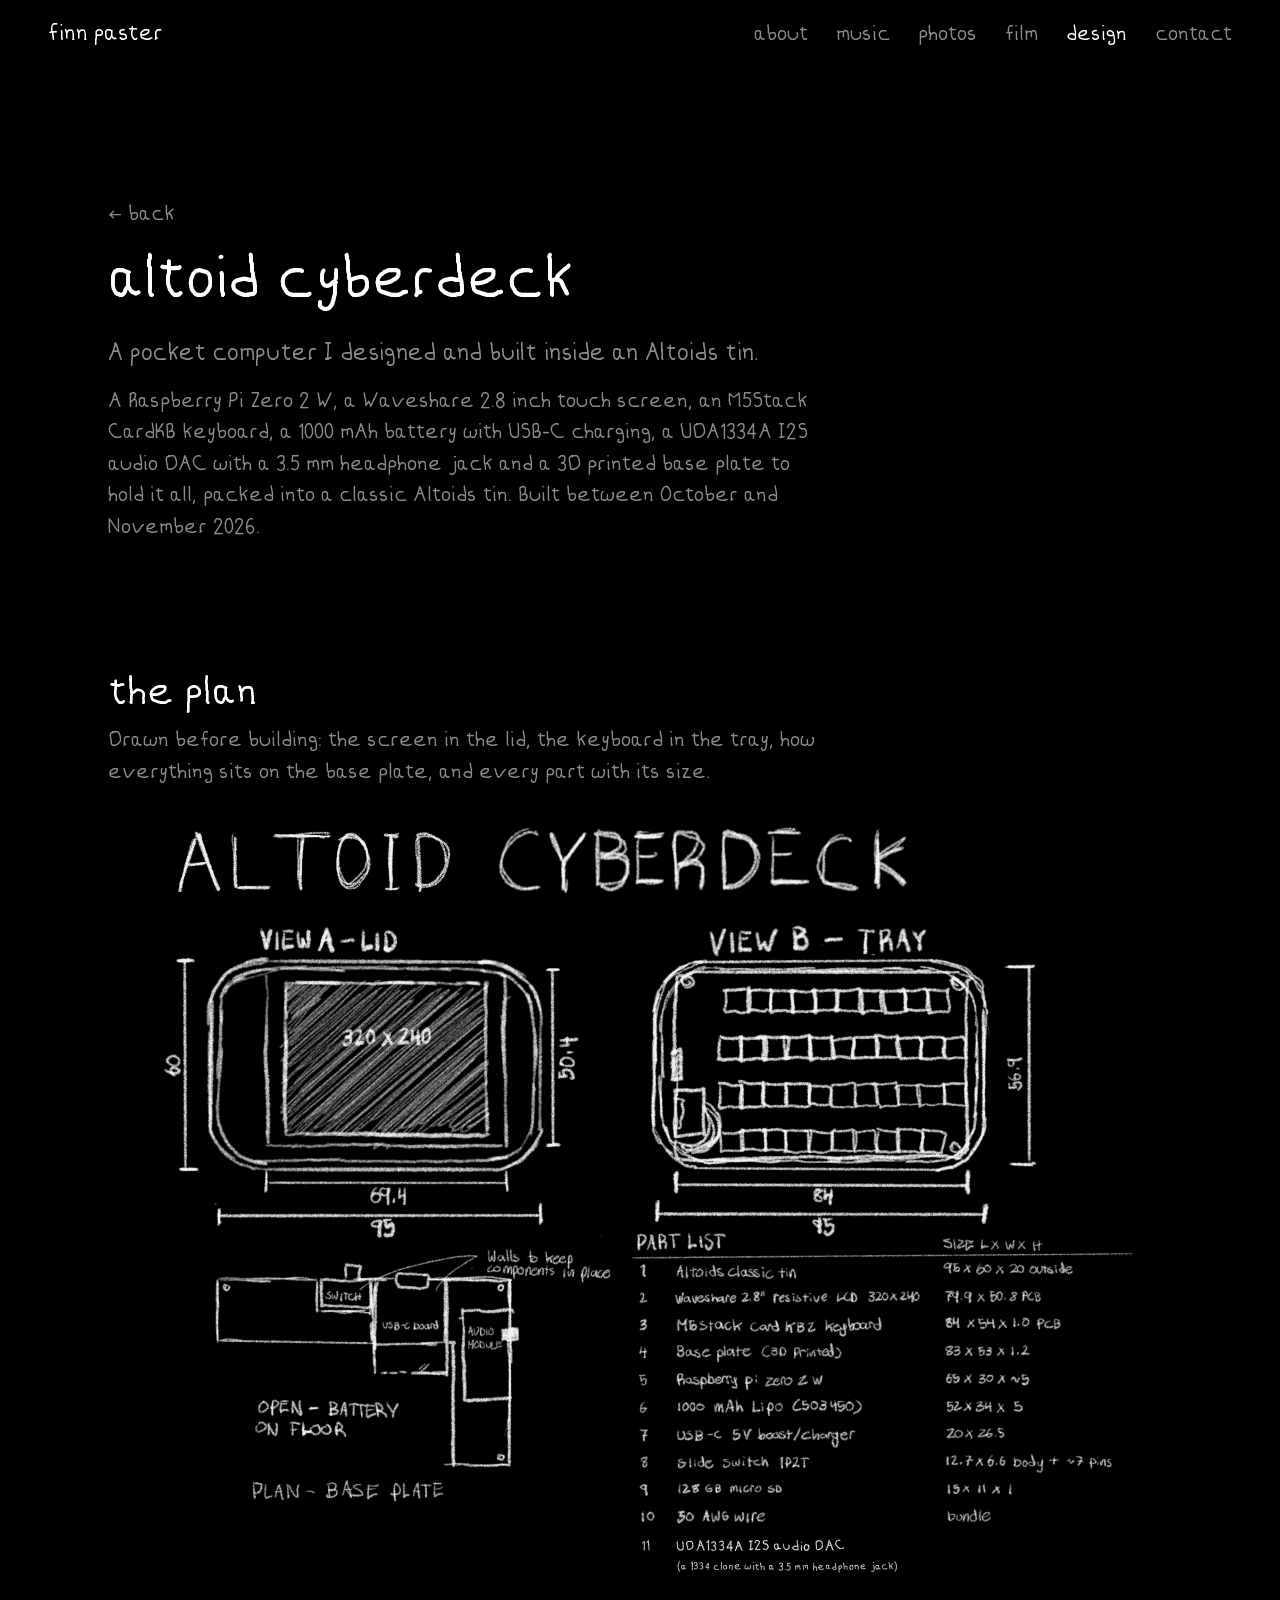
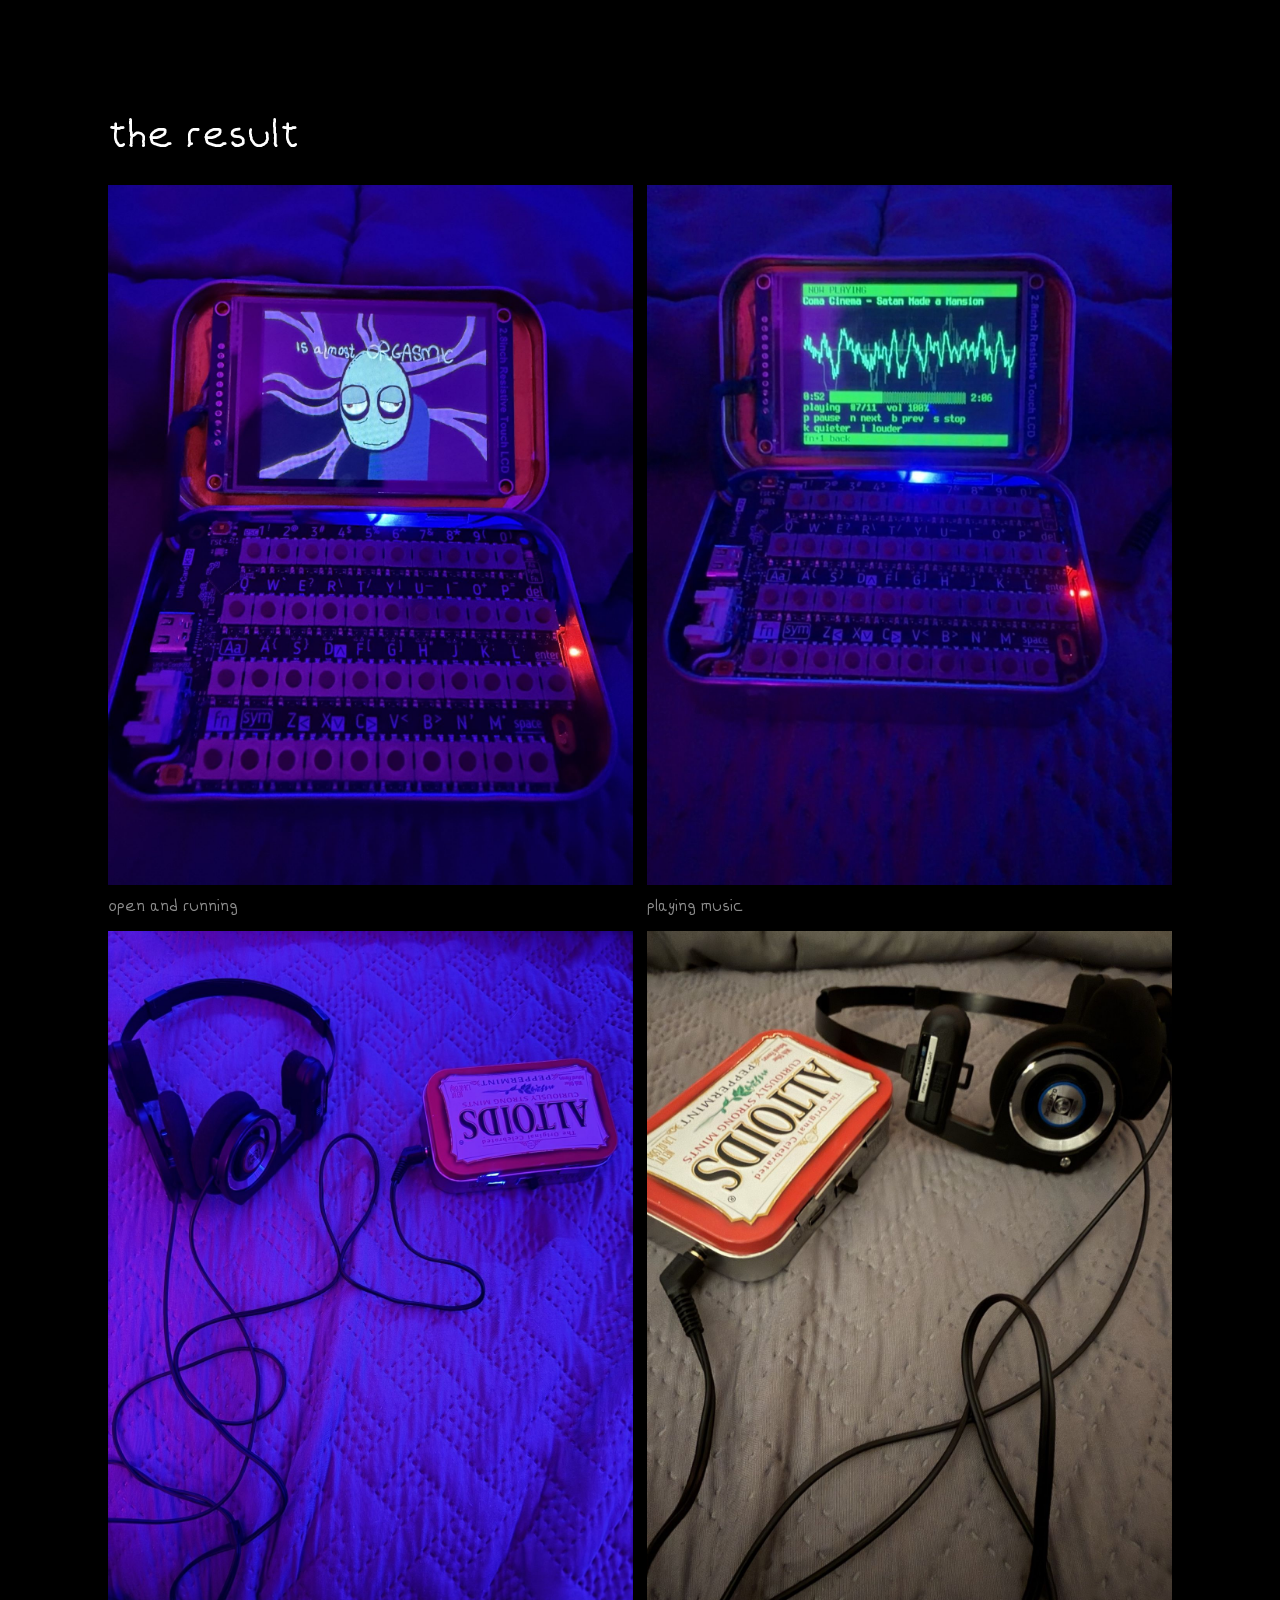
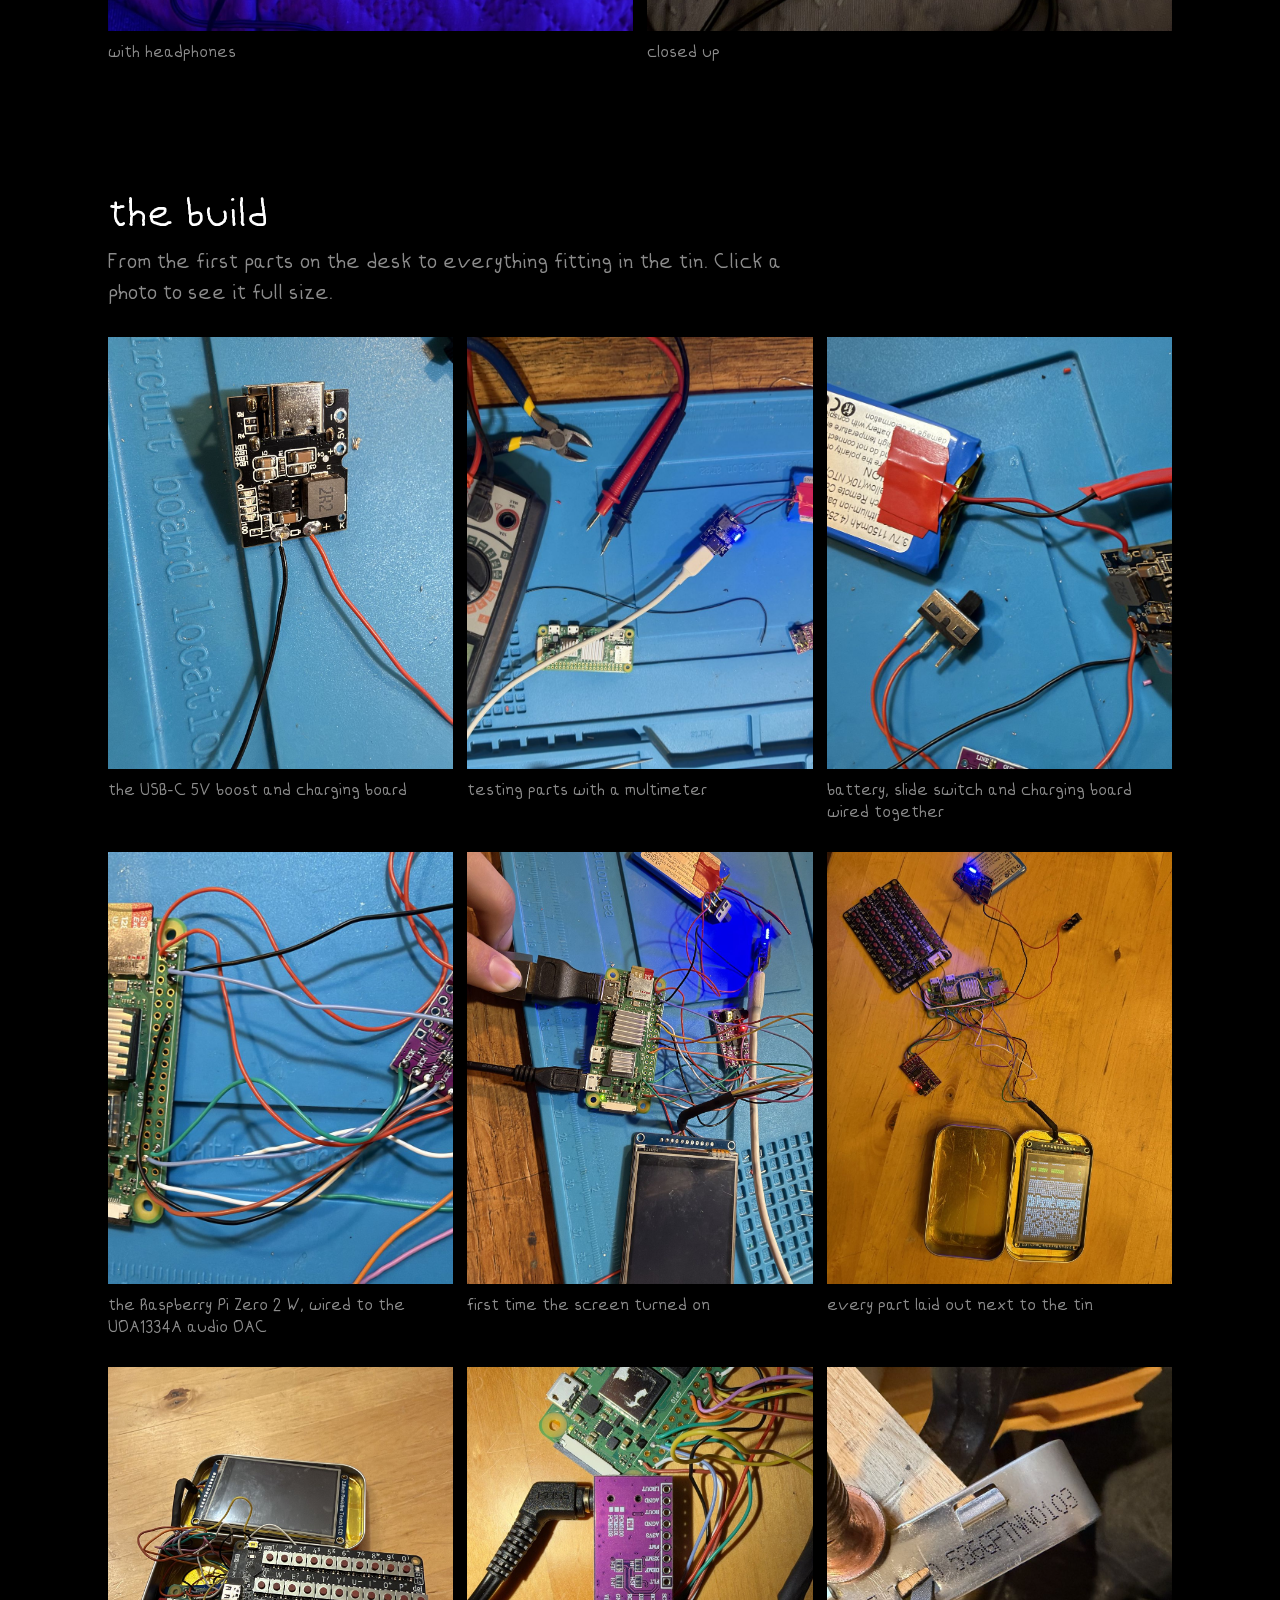
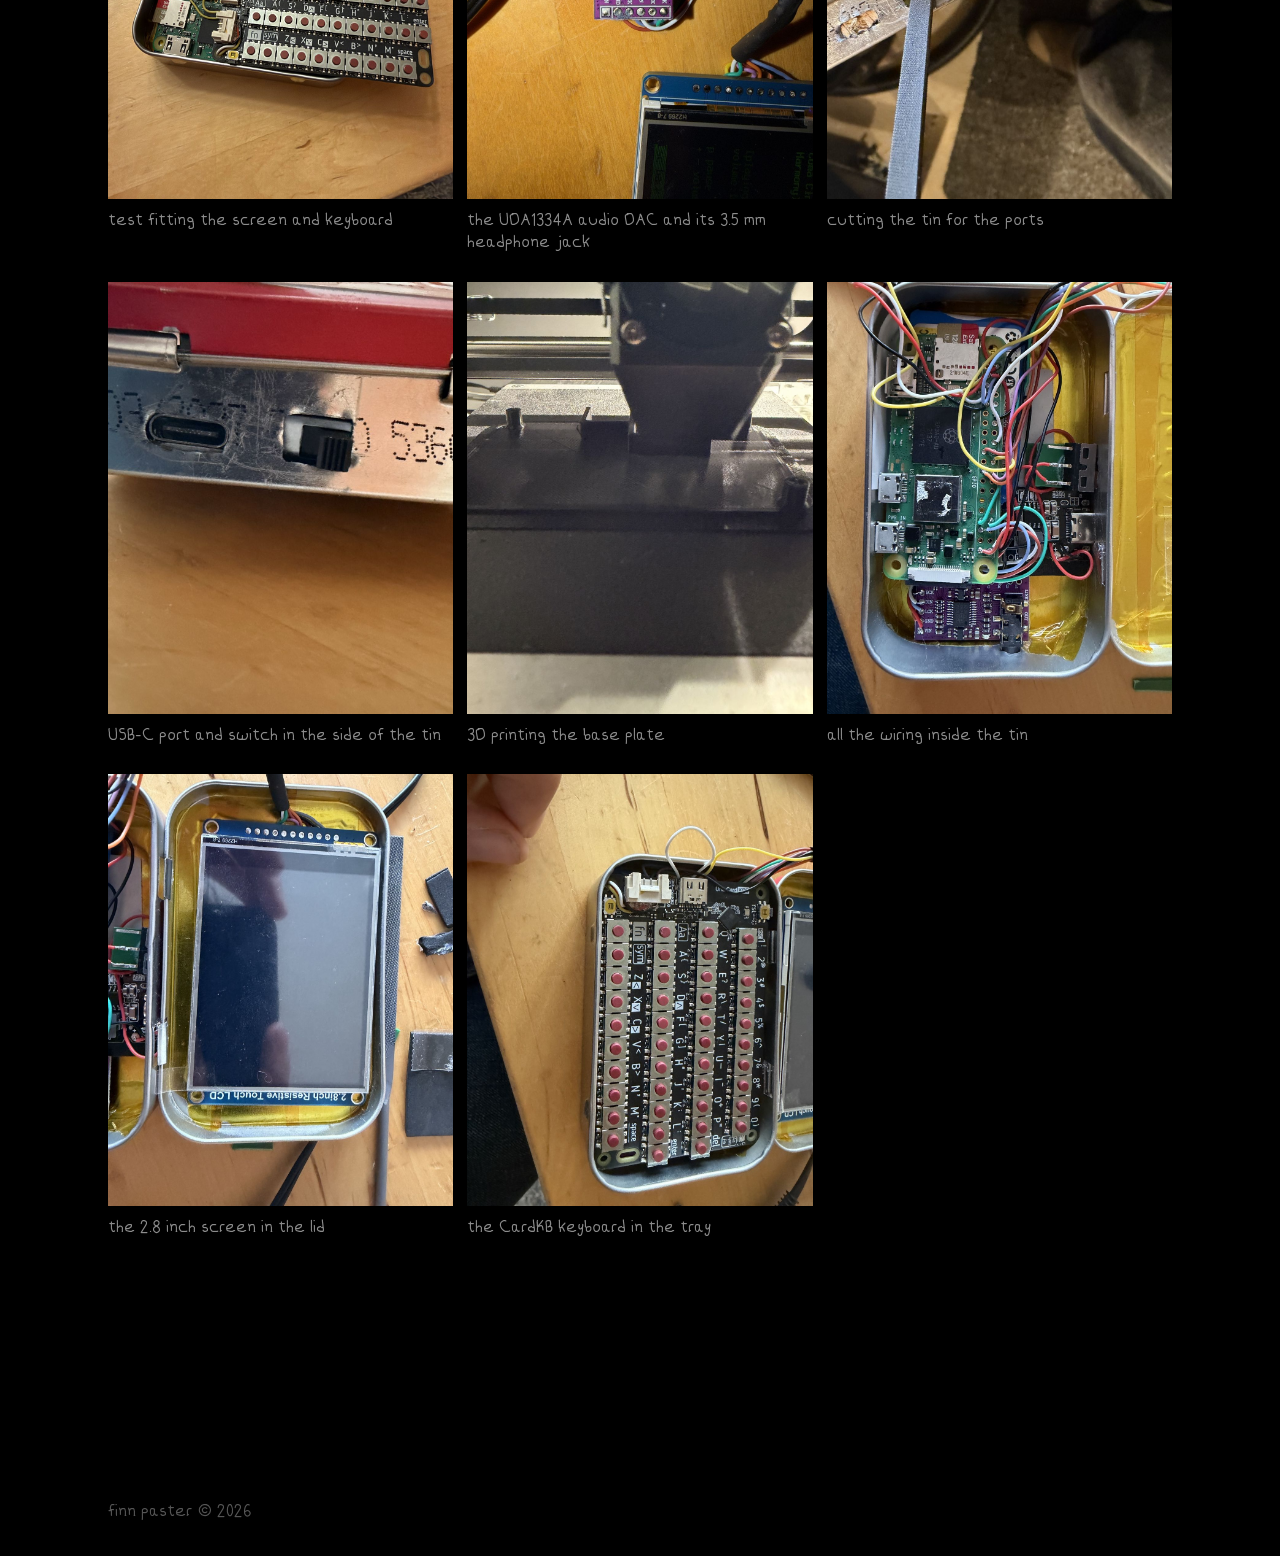
==== altoids.html @ 8cb5abe0 "Turn off the top melting band on phones and touch screens Co-Authored-By: Claude Opus 5.5 <noreply@a" ====
<!doctype html>
<html lang="en">
<head>
  <meta charset="utf-8">
  <meta name="viewport" content="width=device-width, initial-scale=1, viewport-fit=cover">
  <title>altoid cyberdeck — finn paster</title>
  <meta name="description" content="Finn Paster — musician, film maker and designer from Nova Scotia. take more by angel overdose is out now.">
  <meta name="theme-color" content="#000000">
  <meta property="og:title" content="finn paster">
  <meta property="og:description" content="Musician, film maker and designer from Nova Scotia.">
  <meta property="og:image" content="images/design/altoids/1773.jpg">
  <link rel="preload" href="fonts/FinnHand.ttf?v=4" as="font" type="font/ttf" crossorigin>
  <link rel="stylesheet" href="style.css?v=11">
</head>
<body class="sub-page">
  <div class="top-back" aria-hidden="true"></div>
  <canvas class="top-clean" aria-hidden="true"></canvas>
  <canvas class="top-melt" aria-hidden="true"></canvas>
  <nav class="nav show">
    <a href="index.html" class="logo">finn paster</a>
    <div class="nav-links">
      <a href="index.html#about">about</a>
      <a href="index.html#music">music</a>
      <a href="photos.html">photos</a>
      <a href="index.html#film">film</a>
      <a href="index.html#design" aria-current="page">design</a>
      <a href="index.html#contact">contact</a>
    </div>
  </nav>

    <main class="page">
    <section id="project">
      <div class="head">
        <a class="back" href="index.html#design">← back</a>
        <h2>altoid cyberdeck</h2>
        <p class="lede">A pocket computer I designed and built inside an Altoids tin.</p>
        <p>A Raspberry Pi Zero 2 W, a Waveshare 2.8 inch touch screen, an M5Stack CardKB keyboard, a 1000 mAh battery with USB-C charging, a UDA1334A I2S audio DAC with a 3.5 mm headphone jack and a 3D printed base plate to hold it all, packed into a classic Altoids tin. Built between October and November 2026.</p>
      </div>

      <h3 class="sub">the plan</h3>
      <p class="sub-note">Drawn before building: the screen in the lid, the keyboard in the tray, how everything sits on the base plate, and every part with its size.</p>
      <div class="shots plan">
        <figure class="shot"><img src="images/design/altoids/sketch.png?v=2" alt="pencil plans for the altoid cyberdeck: the lid with the screen, the tray with the keyboard, the base plate layout and a parts list with sizes" width="2000" height="1446" loading="lazy" decoding="async"></figure>
      </div>

      <h3 class="sub">the result</h3>
      <div class="shots results">
        <figure class="shot"><img src="images/design/altoids/1773.jpg" alt="open and running" loading="lazy" decoding="async"><figcaption>open and running</figcaption></figure>
        <figure class="shot"><img src="images/design/altoids/1767.jpg" alt="playing music" loading="lazy" decoding="async"><figcaption>playing music</figcaption></figure>
        <figure class="shot"><img src="images/design/altoids/1766.jpg" alt="with headphones" loading="lazy" decoding="async"><figcaption>with headphones</figcaption></figure>
        <figure class="shot"><img src="images/design/altoids/1777.jpg" alt="closed up" loading="lazy" decoding="async"><figcaption>closed up</figcaption></figure>
      </div>

      <h3 class="sub">the build</h3>
      <p class="sub-note">From the first parts on the desk to everything fitting in the tin. Click a photo to see it full size.</p>
      <div class="shots process">
        <figure class="shot"><img src="images/design/altoids/1505.jpg" alt="the USB-C 5V boost and charging board" loading="lazy" decoding="async"><figcaption>the USB-C 5V boost and charging board</figcaption></figure>
        <figure class="shot"><img src="images/design/altoids/1507.jpg" alt="testing parts with a multimeter" loading="lazy" decoding="async"><figcaption>testing parts with a multimeter</figcaption></figure>
        <figure class="shot"><img src="images/design/altoids/1569.jpg" alt="battery, slide switch and charging board wired together" loading="lazy" decoding="async"><figcaption>battery, slide switch and charging board wired together</figcaption></figure>
        <figure class="shot"><img src="images/design/altoids/1571.jpg" alt="the Raspberry Pi Zero 2 W, wired to the UDA1334A audio DAC" loading="lazy" decoding="async"><figcaption>the Raspberry Pi Zero 2 W, wired to the UDA1334A audio DAC</figcaption></figure>
        <figure class="shot"><img src="images/design/altoids/1573.jpg" alt="first time the screen turned on" loading="lazy" decoding="async"><figcaption>first time the screen turned on</figcaption></figure>
        <figure class="shot"><img src="images/design/altoids/1626.jpg" alt="every part laid out next to the tin" loading="lazy" decoding="async"><figcaption>every part laid out next to the tin</figcaption></figure>
        <figure class="shot"><img src="images/design/altoids/1627.jpg" alt="test fitting the screen and keyboard" loading="lazy" decoding="async"><figcaption>test fitting the screen and keyboard</figcaption></figure>
        <figure class="shot"><img src="images/design/altoids/1629.jpg" alt="the UDA1334A audio DAC and its 3.5 mm headphone jack" loading="lazy" decoding="async"><figcaption>the UDA1334A audio DAC and its 3.5 mm headphone jack</figcaption></figure>
        <figure class="shot"><img src="images/design/altoids/1656.jpg" alt="cutting the tin for the ports" loading="lazy" decoding="async"><figcaption>cutting the tin for the ports</figcaption></figure>
        <figure class="shot"><img src="images/design/altoids/1690.jpg" alt="USB-C port and switch in the side of the tin" loading="lazy" decoding="async"><figcaption>USB-C port and switch in the side of the tin</figcaption></figure>
        <figure class="shot"><img src="images/design/altoids/1715.jpg" alt="3D printing the base plate" loading="lazy" decoding="async"><figcaption>3D printing the base plate</figcaption></figure>
        <figure class="shot"><img src="images/design/altoids/1687.jpg" alt="all the wiring inside the tin" loading="lazy" decoding="async"><figcaption>all the wiring inside the tin</figcaption></figure>
        <figure class="shot"><img src="images/design/altoids/1688.jpg" alt="the 2.8 inch screen in the lid" loading="lazy" decoding="async"><figcaption>the 2.8 inch screen in the lid</figcaption></figure>
        <figure class="shot"><img src="images/design/altoids/1689.jpg" alt="the CardKB keyboard in the tray" loading="lazy" decoding="async"><figcaption>the CardKB keyboard in the tray</figcaption></figure>
      </div>
    </section>

    <footer class="footer">finn paster © 2026</footer>
  </main>

  <!-- full-size viewer -->
  <div class="viewer" role="dialog" aria-modal="true" aria-label="photo viewer" hidden>
    <img class="viewer-img" alt="">
    <button class="v-close" aria-label="close">close</button>
    <button class="v-prev" aria-label="previous photo">back</button>
    <button class="v-next" aria-label="next photo">next</button>
    <span class="v-count"></span>
  </div>

  <script src="main.js?v=22"></script>
</body>
</html>
---- style.css ----
@font-face {
  font-family: "Finn Hand";
  src: url("fonts/FinnHand.ttf?v=4") format("truetype");
  font-display: swap;
}

:root {
  --bg: #000;
  --fg: #fff;
  --dim: #8c8c8c;
  --gutter: clamp(20px, 5vw, 48px);
  --space: clamp(140px, 22vw, 260px);   /* breathing room between sections */
  --ease: cubic-bezier(.22, .61, .36, 1);
}

* { box-sizing: border-box; margin: 0; padding: 0; }
html { scroll-behavior: smooth; -webkit-text-size-adjust: 100%; overflow-x: clip; }
body {
  background: var(--bg);
  color: var(--fg);
  font-family: "Finn Hand", ui-monospace, Menlo, monospace;
  font-size: 21px;
  line-height: 1.5;
  -webkit-font-smoothing: antialiased;
}
a { color: inherit; text-decoration: none; }
img { display: block; max-width: 100%; height: auto; }
button { font: inherit; color: inherit; background: none; border: 0; cursor: pointer; }
::selection { background: var(--fg); color: var(--bg); }

/* ---------- nav: appears once you've scrolled past the opening screen ---------- */
.nav {
  position: fixed; inset: 0 0 auto 0; z-index: 10;
  display: flex; justify-content: space-between; align-items: baseline; gap: 16px;
  padding: max(16px, env(safe-area-inset-top)) var(--gutter) 16px;
  background: #000;
  opacity: 0; transform: translateY(-8px); pointer-events: none;
  transition: opacity .5s var(--ease), transform .5s var(--ease);
}
.nav.show { opacity: 1; transform: none; pointer-events: auto; }
.logo { font-size: 23px; white-space: nowrap; }
.nav-links { display: flex; gap: clamp(14px, 3vw, 28px); color: var(--dim); }
.nav-links a { transition: color .3s ease; }
.nav-links a:hover, .nav-links a.on { color: var(--fg); }

/* ---------- melting band along the top edge ----------
   The band is solid black, so the real page never shows through it. On top sit two copies of
   what's there: a sharp one that matches the page exactly at the band's bottom edge and fades
   out going up, and the dithered melting one that takes over as the sharp one disappears. */
.top-back, .top-clean, .top-melt {
  position: fixed; left: 0; right: 0; top: 0; width: 100%; height: 12vh; height: 12svh;
  z-index: 9; pointer-events: none; opacity: 0;
}
/* only used off-screen as the source for the melt; the real page shows through the band's lower part */
.top-back, .top-clean { display: none !important; }
@media (hover: none), (max-width: 640px) { .top-melt { display: none; } }
.top-melt { position: absolute; top: 0; image-rendering: pixelated; image-rendering: crisp-edges; transition: opacity .5s var(--ease); }
.top-melt.on { opacity: 1; }

/* ---------- opening screen ---------- */
/* the intro is taller than the screen; its inner panel sticks while the name melts away */
.intro { height: 340vh; height: 340svh; position: relative; margin-bottom: -70vh; margin-bottom: -70svh; }
#about { position: relative; z-index: 1; padding-top: 18vh; padding-top: 18svh; }
.intro-pin {
  position: sticky; top: 0; height: 100vh; height: 100svh; min-height: 480px; overflow: hidden;
  display: flex; flex-direction: column; justify-content: center; align-items: center; text-align: center;
  padding: 0 var(--gutter);
}
.intro-text { position: relative; z-index: 1; }
.melt {
  position: absolute; inset: 0; width: 100%; height: 100%; z-index: 2; pointer-events: none;
  image-rendering: pixelated; image-rendering: crisp-edges;
}
h1 { font-size: clamp(64px, 13vw, 150px); font-weight: normal; line-height: 1; }
.intro p { color: #a8a8a8; margin-top: 22px; font-size: clamp(20px, 2.6vw, 32px); }
.scroll-cue {
  position: absolute; bottom: max(28px, env(safe-area-inset-bottom)); left: 50%; transform: translateX(-50%);
  color: #777; font-size: clamp(17px, 1.5vw, 21px); animation: cue 2.4s ease-in-out infinite;
}
@keyframes cue { 50% { transform: translate(-50%, 6px); } }

/* ---------- page ---------- */
.page { max-width: 1160px; margin: 0 auto; padding: 0 var(--gutter); }
section { padding-top: var(--space); scroll-margin-top: 40px; }
.sub-page .page { padding-top: calc(90px + 12vh); padding-top: calc(90px + 12svh); }   /* start below the melting band */
.sub-page section { padding-top: 0; }

h2 { font-size: clamp(40px, 5vw, 60px); font-weight: normal; line-height: 1.05; margin-bottom: 24px; }
p { max-width: 34em; color: #c8c8c8; }
p + p { margin-top: 14px; }
.lede { color: var(--fg); font-size: 1.15em; }
.note { color: var(--dim); font-size: .9em; margin-top: 28px; }
.em { color: var(--fg); }
.inline { color: var(--fg); border-bottom: 1px solid #fff5; transition: border-color .3s ease; }
.inline:hover { border-color: var(--fg); }
.head p { color: var(--dim); }

/* two columns on computers: picture on the left, words on the right */
.split { display: grid; grid-template-columns: minmax(0, 5fr) minmax(0, 7fr); gap: clamp(36px, 6vw, 96px); align-items: start; }
/* every picture next to text starts level with the top of the heading beside it */
.split > img, .split > .ph { margin-top: 8px; }
.split > .col { min-width: 0; }

/* links that go somewhere: just words and an arrow */
.btns { display: flex; flex-wrap: wrap; align-items: baseline; gap: 10px 30px; margin-top: 30px; }
.btns a { display: inline-block; padding: 4px 0; white-space: nowrap; }
.btns a .arr { display: inline-block; margin-left: .3em; transition: transform .3s ease; }
.btns a:hover .arr { transform: translateX(4px); }
.btns a:hover .arr.up { transform: translate(3px, -3px); }

/* about */
.portrait { display: block; width: 100%; height: auto; aspect-ratio: 1; object-fit: cover; }   /* shown as it is, no dither */

/* music */
.cover { width: 100%; }
.player { display: block; width: 100%; height: 42px; border: 0; margin-top: 28px; }

/* song player: square play button, title + time, a thin line to scrub */
.song { display: flex; align-items: center; gap: 14px; margin-top: 24px; max-width: 34em; }
.song-play {
  flex: none; width: 48px; height: 52px; display: grid; place-items: center; margin-left: -10px;
  font-size: 30px; transition: color .3s ease;
}
.song-play .i-play { padding-left: 3px; }
.song-play .i-pause { display: none; gap: 7px; }
.song-play .i-pause i { width: 4px; height: 24px; background: currentColor; border-radius: 1px; }
.song.playing .i-play { display: none; }
.song.playing .i-pause { display: flex; }
.song-main { flex: 1; min-width: 0; }
.song-top { display: flex; justify-content: space-between; align-items: baseline; gap: 12px; }
.song-title { color: var(--fg); }
.song-time { color: var(--dim); font-size: .85em; white-space: nowrap; }
.song-bar { position: relative; height: 22px; cursor: pointer; touch-action: none; }
.song-bar::before { content: ""; position: absolute; left: 0; right: 0; top: 50%; height: 1px; background: #fff4; }
.song-fill { position: absolute; left: 0; top: calc(50% - 1px); height: 2px; width: 0; background: var(--fg); }
.song-fill::after { content: ""; position: absolute; right: -4px; top: -3px; width: 8px; height: 8px; background: var(--fg); }
.song-bar:focus-visible { outline: 1px solid #fff6; outline-offset: 2px; }
.video { position: relative; aspect-ratio: 16 / 9; margin-top: clamp(64px, 9vw, 110px); }
.soon { color: var(--dim); }
.video iframe { position: absolute; inset: 0; width: 100%; height: 100%; border: 0; }

/* photo grids: dithered black & white, dissolve to colour on hover */
.grid { display: grid; grid-template-columns: repeat(3, 1fr); gap: 14px; margin-top: 40px; }
.ph { position: relative; aspect-ratio: 4 / 3; overflow: hidden; background: #0c0c0c; cursor: zoom-in; }
.ph img { position: absolute; inset: 0; width: 100%; height: 100%; object-fit: cover; }   /* fills the tile; never sizes it */
.ph canvas { position: absolute; inset: 0; width: 100%; height: 100%; image-rendering: pixelated; image-rendering: crisp-edges; }
.ph:not(.ready) img { visibility: hidden; }
/* small "35mm" / "iPhone" tag in the corner of each photo */
.ph[data-cam]::after {
  content: attr(data-cam); position: absolute; left: 0; bottom: 0; z-index: 2;
  padding: 3px 9px 2px 8px; background: #000; color: #bbb; font-size: 15px; line-height: 1.2; pointer-events: none;
}
.more-wrap { justify-content: center; margin-top: 40px; }

/* the full photos page: four across, the best ones tiled twice as big */
.sub-page section { container-type: inline-size; }
/* rows have a fixed 4:3 height worked out from the page width, so every tile (even a big one
   that ends up alone at the end) always gets its full size */
.all-photos { grid-template-columns: repeat(4, 1fr); gap: 12px; grid-auto-flow: dense; grid-auto-rows: calc((100cqw - 36px) / 4 * .75); }
.all-photos .ph { aspect-ratio: auto; }
.all-photos .big { grid-column: span 2; grid-row: span 2; }
.back { display: inline-block; color: var(--dim); margin-bottom: 18px; transition: color .3s ease; }
.back:hover { color: var(--fg); }

/* links rows (contact) */
.links { display: flex; flex-wrap: wrap; gap: 8px 34px; margin-top: 20px; }
.links a .arr { display: inline-block; margin-left: .3em; transition: transform .3s ease; }
.links a:hover .arr.up { transform: translate(3px, -3px); }

/* design: a project card on the main page */
h3 { font-size: clamp(30px, 3.2vw, 40px); font-weight: normal; line-height: 1.1; }
.project { display: grid; grid-template-columns: minmax(0, 7fr) minmax(0, 5fr); gap: clamp(36px, 6vw, 96px); align-items: start; margin-top: 40px; }
.project-shots { display: grid; grid-template-columns: 2fr 1fr; grid-template-rows: 1fr 1fr; gap: 12px; aspect-ratio: 4 / 3; }
.project-shots img { width: 100%; height: 100%; object-fit: cover; display: block; }
.project-shots img:first-child { grid-row: span 2; }
.project-sketch img { display: block; width: 100%; height: auto; }
.plan .shot img { aspect-ratio: auto; height: auto; background: none; }
.project-text p { margin-top: 12px; }
.project-sketch { margin-top: 4px; }
.project-more { display: inline-block; margin-top: 22px; }
.project .arr, .project-more .arr { display: inline-block; margin-left: .3em; transition: transform .3s ease; }
.project:hover .arr { transform: translateX(4px); }

/* project page: real colour, results big, then the build in order */
h3.sub { margin-top: clamp(80px, 10vw, 130px); }
.sub-note { color: var(--dim); margin-top: 10px; }
.shots { display: grid; gap: 14px; margin-top: 28px; }
.results { grid-template-columns: repeat(2, minmax(0, 1fr)); }
.process { grid-template-columns: repeat(3, minmax(0, 1fr)); gap: 28px 14px; }
.shot { margin: 0; cursor: zoom-in; }
.shot img { display: block; width: 100%; height: auto; aspect-ratio: 3 / 4; object-fit: cover; background: #0c0c0c; }
.process .shot img { aspect-ratio: 4 / 5; }
.shot figcaption { color: var(--dim); font-size: .8em; margin-top: 10px; line-height: 1.35; }

/* next */
.drawing { width: 100%; }

.email { font-size: clamp(26px, 3.6vw, 44px); max-width: none; }
.email a { word-break: break-word; }
.footer { padding: var(--space) 0 max(32px, env(safe-area-inset-bottom)); color: #555; font-size: 17px; }

/* ---------- full-size viewer ---------- */
.viewer {
  position: fixed; inset: 0; z-index: 50; background: #000;
  display: grid; place-items: center;
  opacity: 0; transition: opacity .35s var(--ease);
}
.viewer[hidden] { display: none; }
.viewer.open { opacity: 1; }
.viewer-img {
  max-width: calc(100vw - 2 * var(--gutter)); max-height: calc(100svh - 140px);
  width: auto; height: auto; object-fit: contain;
  transition: opacity .25s ease;
}
.viewer-img.swap { opacity: 0; }
.viewer-stage { position: absolute; inset: 0; display: grid; place-items: center; background: #000; isolation: isolate; contain: paint; }
.viewer button { position: absolute; padding: 14px 18px; color: var(--dim); transition: color .3s ease; }
.viewer button:hover { color: var(--fg); }
.viewer button:focus { outline: none; }
.viewer button:focus-visible { color: var(--fg); text-decoration: underline; text-underline-offset: 6px; }
.v-close { top: max(8px, env(safe-area-inset-top)); right: calc(var(--gutter) - 18px); }
.v-prev { left: calc(var(--gutter) - 18px); bottom: max(12px, env(safe-area-inset-bottom)); }
.v-next { right: calc(var(--gutter) - 18px); bottom: max(12px, env(safe-area-inset-bottom)); }
.v-count { position: absolute; bottom: max(26px, calc(env(safe-area-inset-bottom) + 14px)); left: 50%; transform: translateX(-50%); color: #555; font-size: 18px; }

/* things appear quietly as you scroll */
.reveal { opacity: 0; transform: translateY(16px); transition: opacity 1s var(--ease), transform 1s var(--ease); }
.reveal.in { opacity: 1; transform: none; }

/* tablets: stack the two-column sections */
@media (max-width: 860px) {
  .split { grid-template-columns: 1fr; }
  .portrait, .cover, .drawing { max-width: 440px; }
  .project { grid-template-columns: 1fr; }
  .process { grid-template-columns: repeat(2, minmax(0, 1fr)); }
  .all-photos { grid-template-columns: repeat(2, 1fr); grid-auto-rows: calc((100cqw - 12px) / 2 * .75); }
}

/* phones */
@media (max-width: 640px) {
  body { font-size: 19px; }
  .sub-page .page { padding-top: 120px; }   /* no melting band on phones */
  .results { grid-template-columns: 1fr; }
  .project-shots { gap: 6px; }
  .shots { gap: 10px; }
  .process { gap: 22px 10px; }
  .nav { padding-left: 16px; padding-right: 16px; }
  .nav-links { gap: 11px; font-size: 16px; }
  .logo { font-size: 18px; }
  .grid { grid-template-columns: 1fr 1fr; gap: 6px; margin-top: 32px; }
  .grid .ph:last-child:nth-child(odd) { display: none; }
  /* photos: one per row, whole photo uncropped */
  .photo-grid, .all-photos { grid-template-columns: 1fr; gap: 10px; grid-auto-rows: auto; }
  .photo-grid .ph, .all-photos .ph { aspect-ratio: var(--ar, 4 / 3); grid-column: auto; grid-row: auto; }
  .photo-grid .ph:last-child:nth-child(odd), .all-photos .ph:last-child:nth-child(odd) { display: block; }
}
@media (max-width: 480px) {
  .logo { display: none; }
  .nav { justify-content: flex-end; }
  .nav-links { gap: 0; width: 100%; justify-content: space-between; font-size: 17px; }
}

@media (prefers-reduced-motion: reduce) {
  html { scroll-behavior: auto; }
  .reveal { opacity: 1; transform: none; transition: none; }
  .scroll-cue { animation: none; }
  .intro { height: auto; margin-bottom: 0; }
  #about { padding-top: var(--space); }
  .melt, .top-melt, .top-clean, .top-back { display: none; }
}
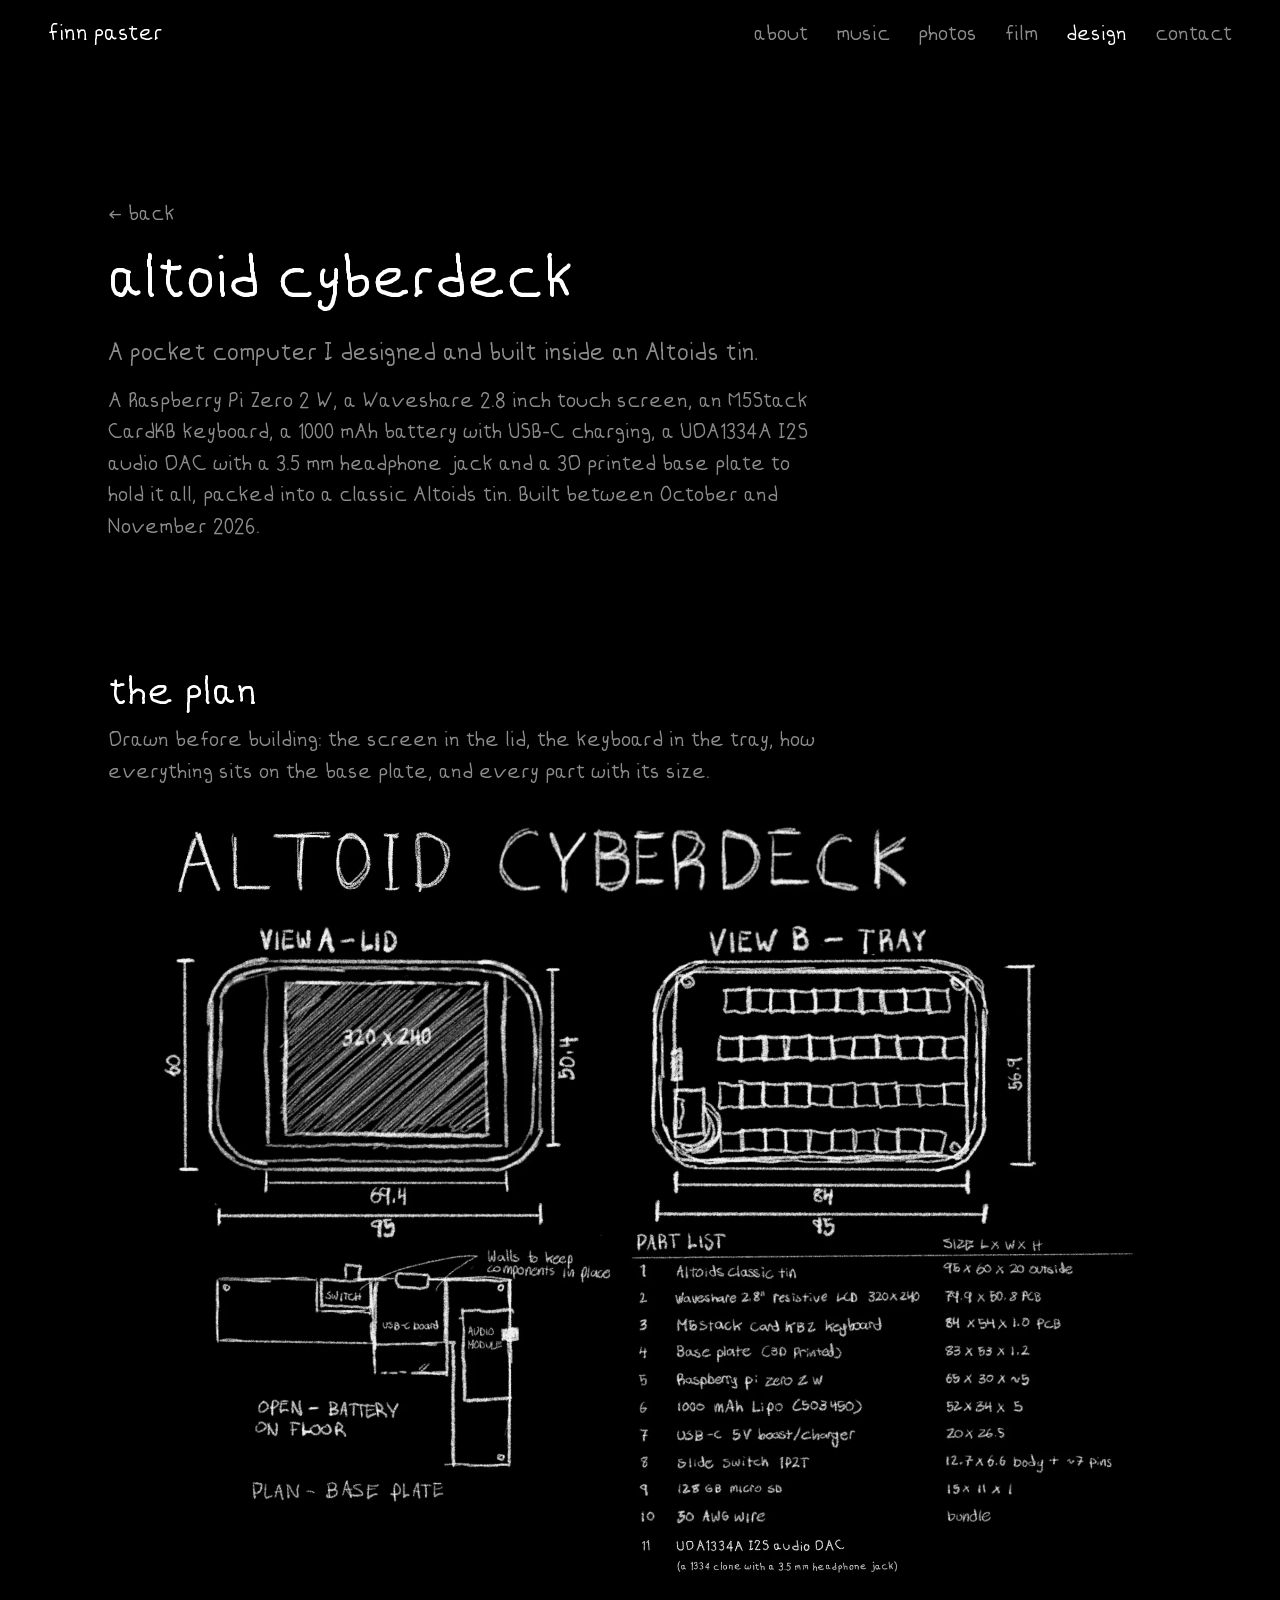
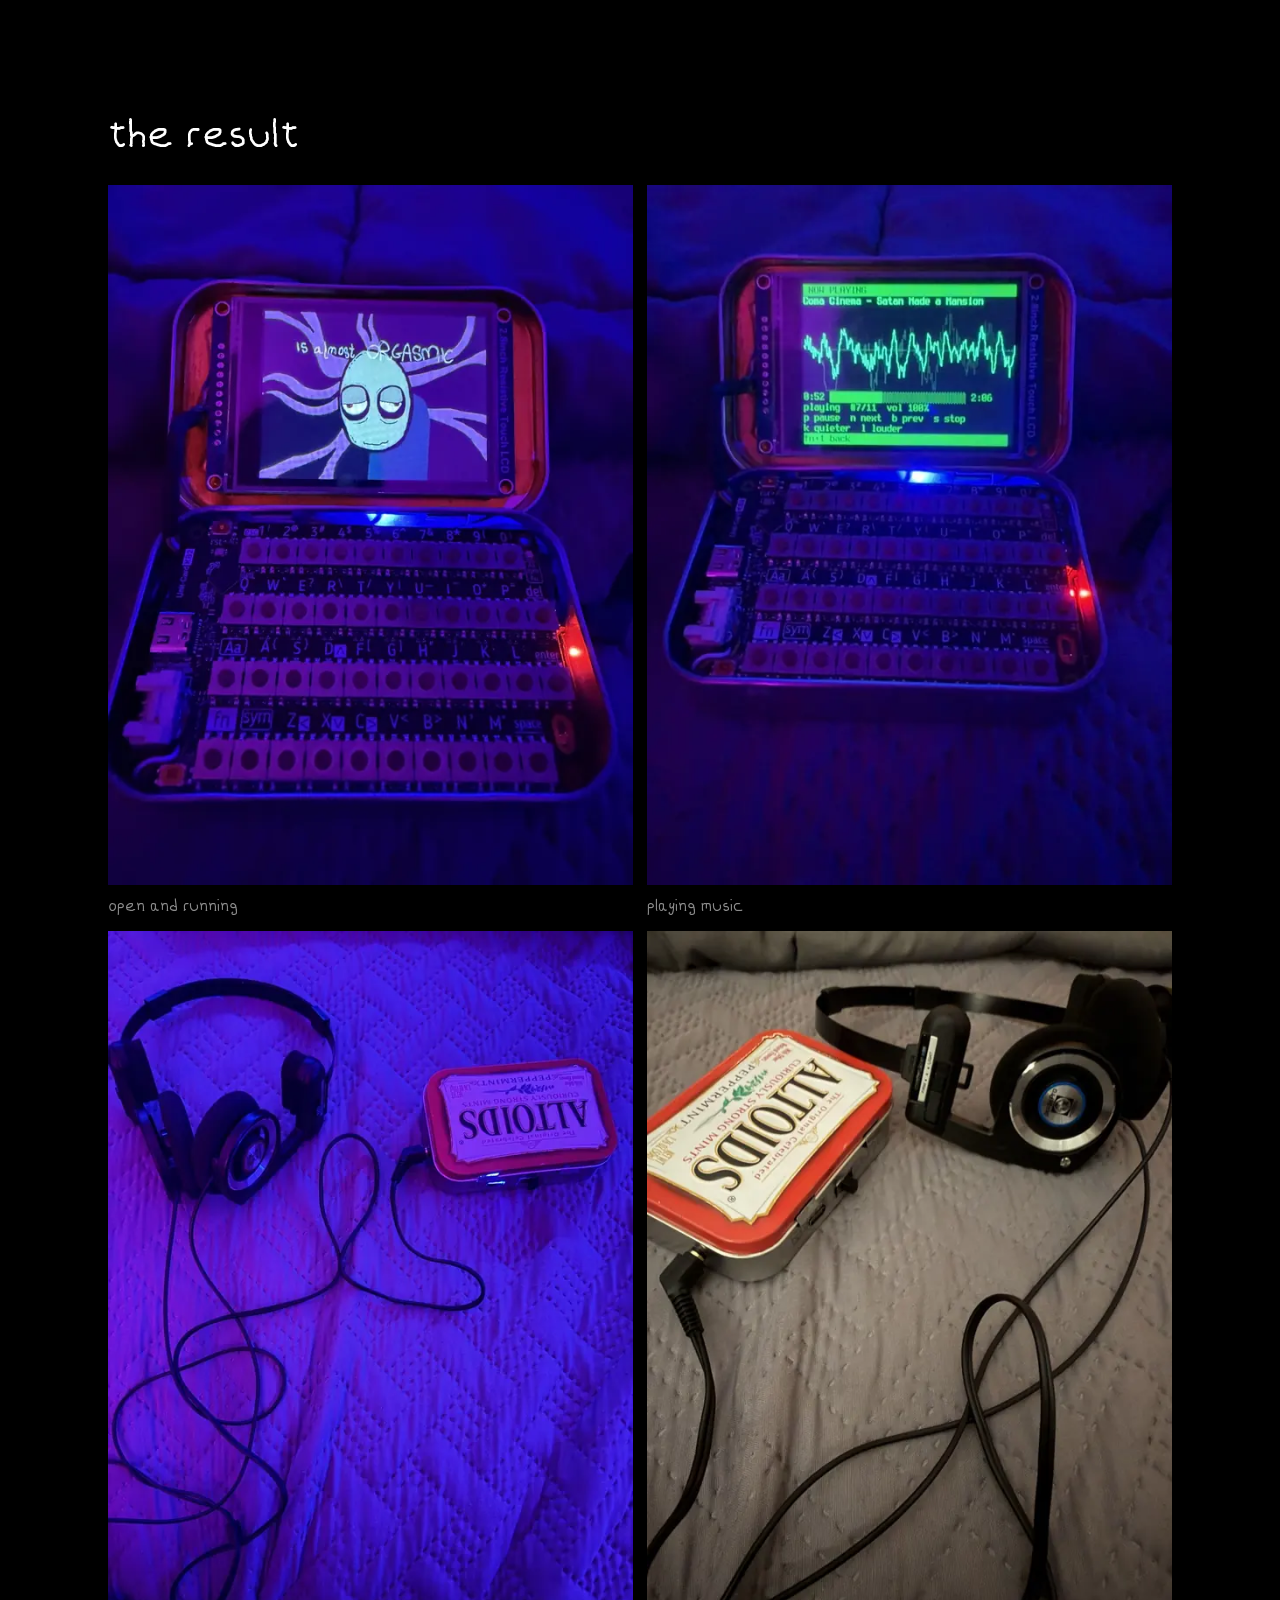
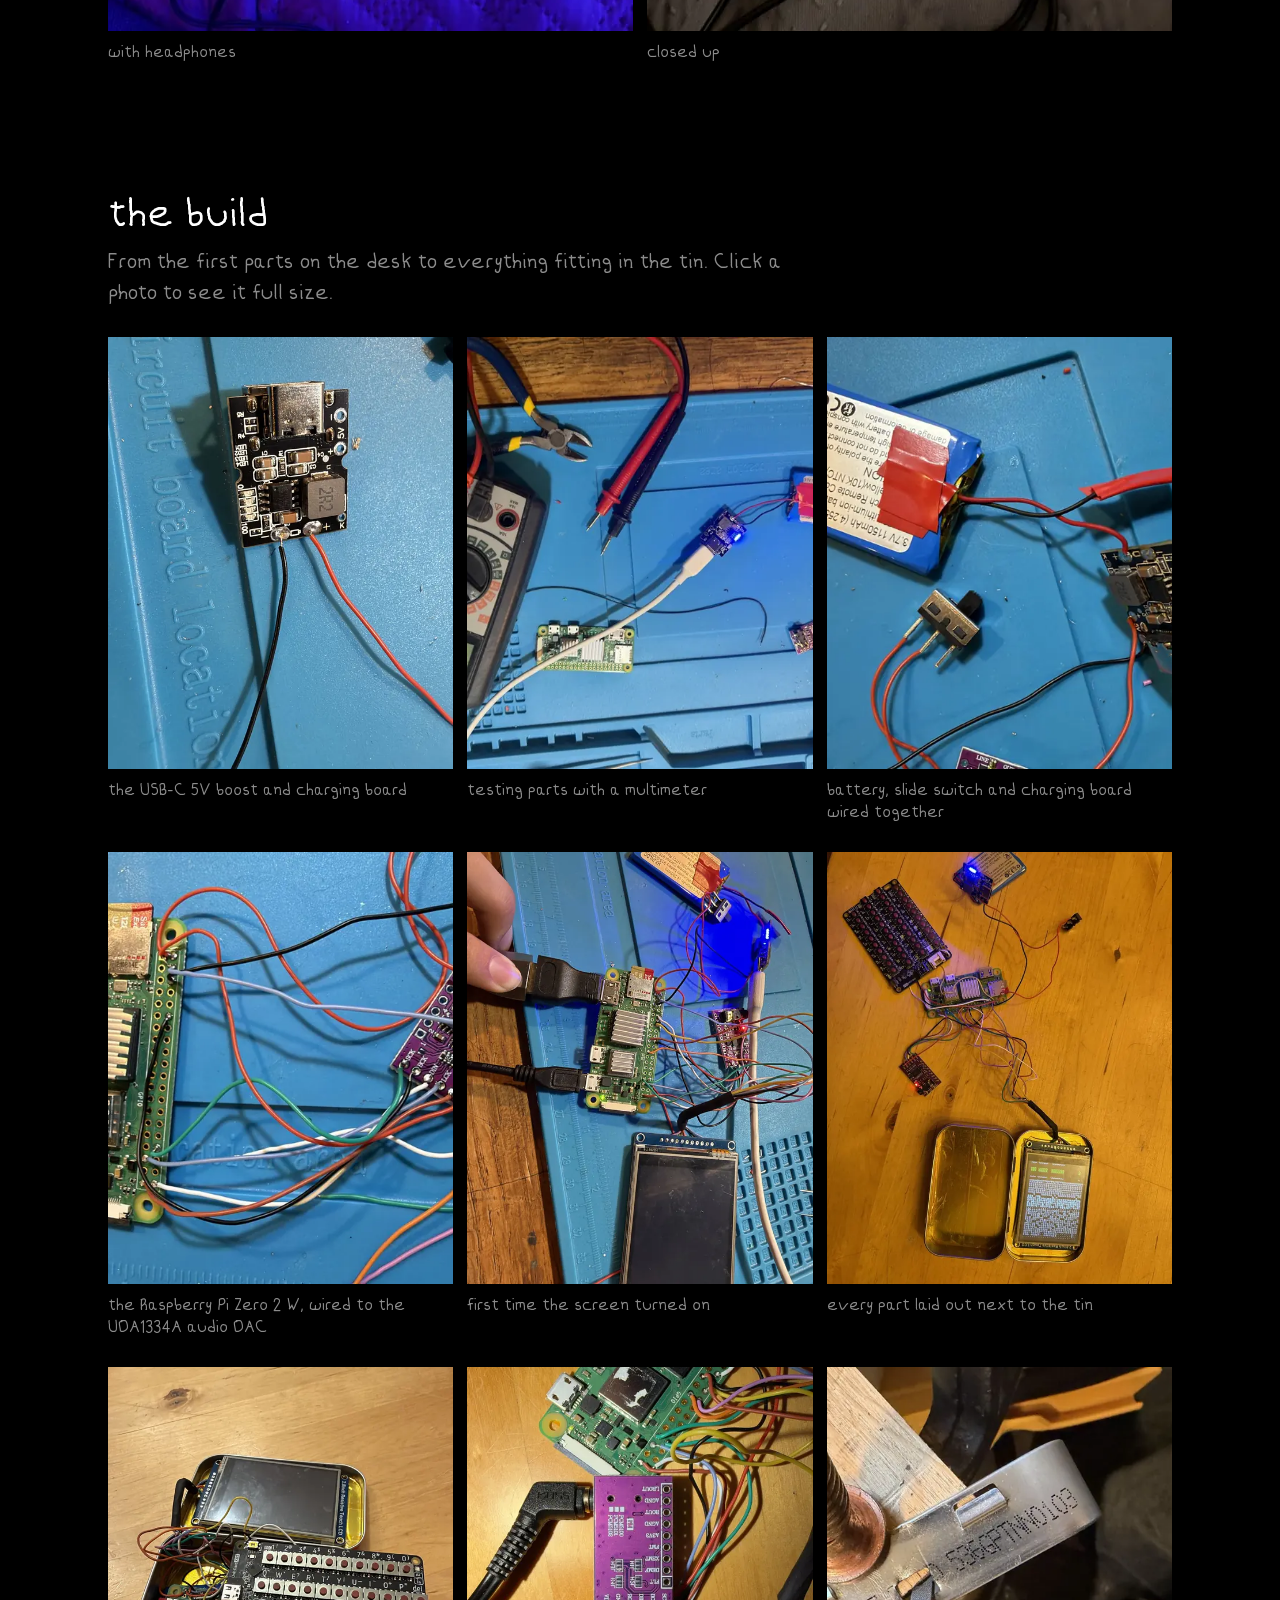
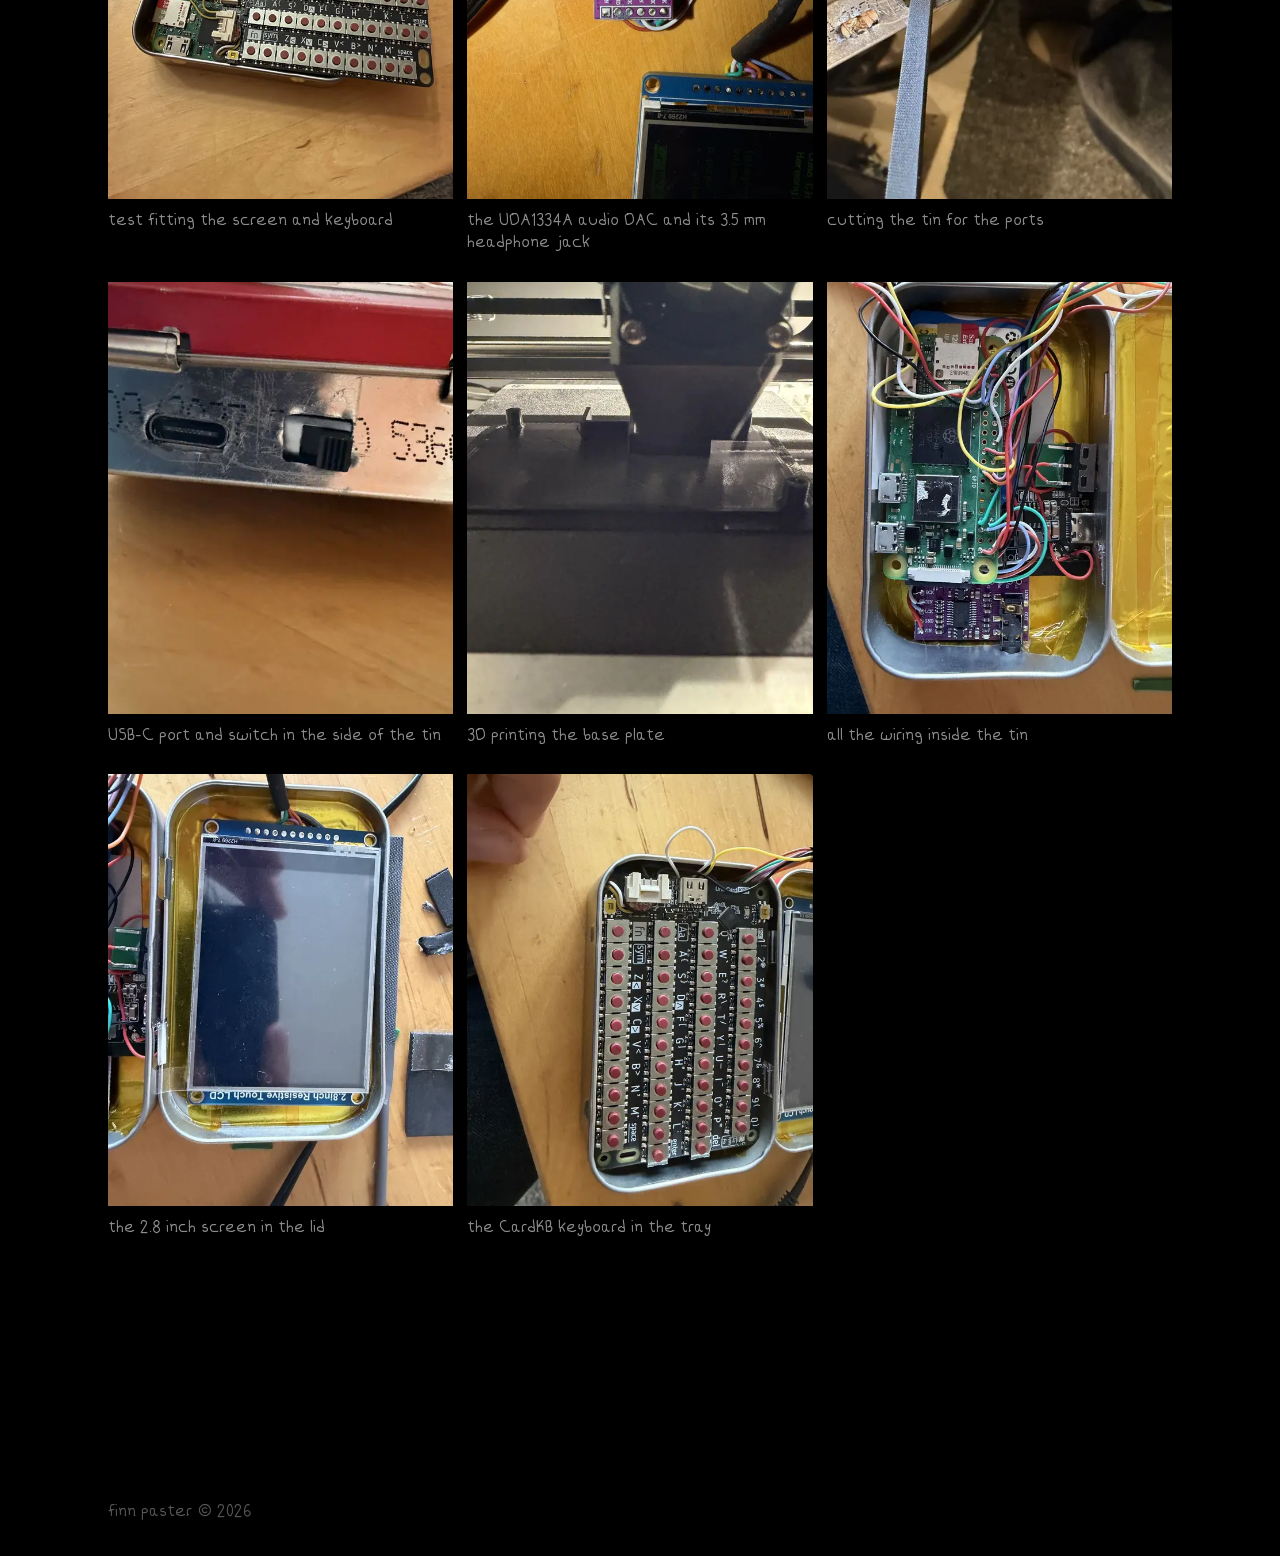
==== commit 9e0e0338: "Share preview, tab icon, WebP photos with sizes, real alt text, contact form Co-Authored-By: Claude " ====
--- a/altoids.html
+++ b/altoids.html
@@ -4,20 +4,32 @@
   <meta charset="utf-8">
   <meta name="viewport" content="width=device-width, initial-scale=1, viewport-fit=cover">
   <title>altoid cyberdeck — finn paster</title>
-  <meta name="description" content="Finn Paster — musician, film maker and designer from Nova Scotia. take more by angel overdose is out now.">
+  <meta name="description" content="The altoid cyberdeck: a pocket computer Finn Paster designed and built inside an Altoids tin.">
   <meta name="theme-color" content="#000000">
-  <meta property="og:title" content="finn paster">
-  <meta property="og:description" content="Musician, film maker and designer from Nova Scotia.">
-  <meta property="og:image" content="images/design/altoids/1773.jpg">
+  <link rel="canonical" href="https://finnpaster.com/altoids.html">
+  <link rel="icon" href="favicon.ico" sizes="32x32">
+  <link rel="icon" href="icon-192.png" type="image/png" sizes="192x192">
+  <link rel="apple-touch-icon" href="apple-touch-icon.png">
+  <!-- what shows up when the link is shared (texts, Instagram, etc.) -->
+  <meta property="og:type" content="website">
+  <meta property="og:site_name" content="finn paster">
+  <meta property="og:title" content="altoid cyberdeck — finn paster">
+  <meta property="og:description" content="A pocket computer I designed and built inside an Altoids tin.">
+  <meta property="og:url" content="https://finnpaster.com/altoids.html">
+  <meta property="og:image" content="https://finnpaster.com/images/design/altoids/sketch.png">
+  <meta property="og:image:width" content="2000">
+  <meta property="og:image:height" content="1446">
+  <meta property="og:image:alt" content="the plans for my altoid cyberdeck">
+  <meta name="twitter:card" content="summary_large_image">
   <link rel="preload" href="fonts/FinnHand.ttf?v=4" as="font" type="font/ttf" crossorigin>
-  <link rel="stylesheet" href="style.css?v=11">
+  <link rel="stylesheet" href="style.css?v=13">
 </head>
 <body class="sub-page">
   <div class="top-back" aria-hidden="true"></div>
   <canvas class="top-clean" aria-hidden="true"></canvas>
   <canvas class="top-melt" aria-hidden="true"></canvas>
   <nav class="nav show">
-    <a href="index.html" class="logo">finn paster</a>
+    <a href="index.html#top" class="logo">finn paster</a>
     <div class="nav-links">
       <a href="index.html#about">about</a>
       <a href="index.html#music">music</a>
@@ -40,34 +52,34 @@
       <h3 class="sub">the plan</h3>
       <p class="sub-note">Drawn before building: the screen in the lid, the keyboard in the tray, how everything sits on the base plate, and every part with its size.</p>
       <div class="shots plan">
-        <figure class="shot"><img src="images/design/altoids/sketch.png?v=2" alt="pencil plans for the altoid cyberdeck: the lid with the screen, the tray with the keyboard, the base plate layout and a parts list with sizes" width="2000" height="1446" loading="lazy" decoding="async"></figure>
+        <figure class="shot"><img src="images/design/altoids/sketch.webp" srcset="images/design/altoids/sketch-sm.webp 1000w, images/design/altoids/sketch.webp 2000w" sizes="(max-width: 1160px) 100vw, 1080px" data-full="images/design/altoids/sketch.webp" alt="pencil plans for the altoid cyberdeck: the lid with the screen, the tray with the keyboard, the base plate layout and a parts list with sizes" width="2000" height="1446" loading="lazy" decoding="async"></figure>
       </div>
 
       <h3 class="sub">the result</h3>
       <div class="shots results">
-        <figure class="shot"><img src="images/design/altoids/1773.jpg" alt="open and running" loading="lazy" decoding="async"><figcaption>open and running</figcaption></figure>
-        <figure class="shot"><img src="images/design/altoids/1767.jpg" alt="playing music" loading="lazy" decoding="async"><figcaption>playing music</figcaption></figure>
-        <figure class="shot"><img src="images/design/altoids/1766.jpg" alt="with headphones" loading="lazy" decoding="async"><figcaption>with headphones</figcaption></figure>
-        <figure class="shot"><img src="images/design/altoids/1777.jpg" alt="closed up" loading="lazy" decoding="async"><figcaption>closed up</figcaption></figure>
+        <figure class="shot"><img src="images/design/altoids/1773.webp" srcset="images/design/altoids/1773-sm.webp 600w, images/design/altoids/1773.webp 1200w" sizes="(max-width: 640px) 100vw, 580px" data-full="images/design/altoids/1773.webp" alt="open and running" loading="lazy" decoding="async"><figcaption>open and running</figcaption></figure>
+        <figure class="shot"><img src="images/design/altoids/1767.webp" srcset="images/design/altoids/1767-sm.webp 600w, images/design/altoids/1767.webp 1200w" sizes="(max-width: 640px) 100vw, 580px" data-full="images/design/altoids/1767.webp" alt="playing music" loading="lazy" decoding="async"><figcaption>playing music</figcaption></figure>
+        <figure class="shot"><img src="images/design/altoids/1766.webp" srcset="images/design/altoids/1766-sm.webp 600w, images/design/altoids/1766.webp 1200w" sizes="(max-width: 640px) 100vw, 580px" data-full="images/design/altoids/1766.webp" alt="with headphones" loading="lazy" decoding="async"><figcaption>with headphones</figcaption></figure>
+        <figure class="shot"><img src="images/design/altoids/1777.webp" srcset="images/design/altoids/1777-sm.webp 600w, images/design/altoids/1777.webp 1200w" sizes="(max-width: 640px) 100vw, 580px" data-full="images/design/altoids/1777.webp" alt="closed up" loading="lazy" decoding="async"><figcaption>closed up</figcaption></figure>
       </div>
 
       <h3 class="sub">the build</h3>
       <p class="sub-note">From the first parts on the desk to everything fitting in the tin. Click a photo to see it full size.</p>
       <div class="shots process">
-        <figure class="shot"><img src="images/design/altoids/1505.jpg" alt="the USB-C 5V boost and charging board" loading="lazy" decoding="async"><figcaption>the USB-C 5V boost and charging board</figcaption></figure>
-        <figure class="shot"><img src="images/design/altoids/1507.jpg" alt="testing parts with a multimeter" loading="lazy" decoding="async"><figcaption>testing parts with a multimeter</figcaption></figure>
-        <figure class="shot"><img src="images/design/altoids/1569.jpg" alt="battery, slide switch and charging board wired together" loading="lazy" decoding="async"><figcaption>battery, slide switch and charging board wired together</figcaption></figure>
-        <figure class="shot"><img src="images/design/altoids/1571.jpg" alt="the Raspberry Pi Zero 2 W, wired to the UDA1334A audio DAC" loading="lazy" decoding="async"><figcaption>the Raspberry Pi Zero 2 W, wired to the UDA1334A audio DAC</figcaption></figure>
-        <figure class="shot"><img src="images/design/altoids/1573.jpg" alt="first time the screen turned on" loading="lazy" decoding="async"><figcaption>first time the screen turned on</figcaption></figure>
-        <figure class="shot"><img src="images/design/altoids/1626.jpg" alt="every part laid out next to the tin" loading="lazy" decoding="async"><figcaption>every part laid out next to the tin</figcaption></figure>
-        <figure class="shot"><img src="images/design/altoids/1627.jpg" alt="test fitting the screen and keyboard" loading="lazy" decoding="async"><figcaption>test fitting the screen and keyboard</figcaption></figure>
-        <figure class="shot"><img src="images/design/altoids/1629.jpg" alt="the UDA1334A audio DAC and its 3.5 mm headphone jack" loading="lazy" decoding="async"><figcaption>the UDA1334A audio DAC and its 3.5 mm headphone jack</figcaption></figure>
-        <figure class="shot"><img src="images/design/altoids/1656.jpg" alt="cutting the tin for the ports" loading="lazy" decoding="async"><figcaption>cutting the tin for the ports</figcaption></figure>
-        <figure class="shot"><img src="images/design/altoids/1690.jpg" alt="USB-C port and switch in the side of the tin" loading="lazy" decoding="async"><figcaption>USB-C port and switch in the side of the tin</figcaption></figure>
-        <figure class="shot"><img src="images/design/altoids/1715.jpg" alt="3D printing the base plate" loading="lazy" decoding="async"><figcaption>3D printing the base plate</figcaption></figure>
-        <figure class="shot"><img src="images/design/altoids/1687.jpg" alt="all the wiring inside the tin" loading="lazy" decoding="async"><figcaption>all the wiring inside the tin</figcaption></figure>
-        <figure class="shot"><img src="images/design/altoids/1688.jpg" alt="the 2.8 inch screen in the lid" loading="lazy" decoding="async"><figcaption>the 2.8 inch screen in the lid</figcaption></figure>
-        <figure class="shot"><img src="images/design/altoids/1689.jpg" alt="the CardKB keyboard in the tray" loading="lazy" decoding="async"><figcaption>the CardKB keyboard in the tray</figcaption></figure>
+        <figure class="shot"><img src="images/design/altoids/1505.webp" srcset="images/design/altoids/1505-sm.webp 600w, images/design/altoids/1505.webp 1125w" sizes="(max-width: 860px) 50vw, 380px" data-full="images/design/altoids/1505.webp" alt="the USB-C 5V boost and charging board" loading="lazy" decoding="async"><figcaption>the USB-C 5V boost and charging board</figcaption></figure>
+        <figure class="shot"><img src="images/design/altoids/1507.webp" srcset="images/design/altoids/1507-sm.webp 800w, images/design/altoids/1507.webp 1500w" sizes="(max-width: 860px) 50vw, 380px" data-full="images/design/altoids/1507.webp" alt="testing parts with a multimeter" loading="lazy" decoding="async"><figcaption>testing parts with a multimeter</figcaption></figure>
+        <figure class="shot"><img src="images/design/altoids/1569.webp" srcset="images/design/altoids/1569-sm.webp 800w, images/design/altoids/1569.webp 1500w" sizes="(max-width: 860px) 50vw, 380px" data-full="images/design/altoids/1569.webp" alt="battery, slide switch and charging board wired together" loading="lazy" decoding="async"><figcaption>battery, slide switch and charging board wired together</figcaption></figure>
+        <figure class="shot"><img src="images/design/altoids/1571.webp" srcset="images/design/altoids/1571-sm.webp 800w, images/design/altoids/1571.webp 1500w" sizes="(max-width: 860px) 50vw, 380px" data-full="images/design/altoids/1571.webp" alt="the Raspberry Pi Zero 2 W, wired to the UDA1334A audio DAC" loading="lazy" decoding="async"><figcaption>the Raspberry Pi Zero 2 W, wired to the UDA1334A audio DAC</figcaption></figure>
+        <figure class="shot"><img src="images/design/altoids/1573.webp" srcset="images/design/altoids/1573-sm.webp 600w, images/design/altoids/1573.webp 1125w" sizes="(max-width: 860px) 50vw, 380px" data-full="images/design/altoids/1573.webp" alt="first time the screen turned on" loading="lazy" decoding="async"><figcaption>first time the screen turned on</figcaption></figure>
+        <figure class="shot"><img src="images/design/altoids/1626.webp" srcset="images/design/altoids/1626-sm.webp 600w, images/design/altoids/1626.webp 1125w" sizes="(max-width: 860px) 50vw, 380px" data-full="images/design/altoids/1626.webp" alt="every part laid out next to the tin" loading="lazy" decoding="async"><figcaption>every part laid out next to the tin</figcaption></figure>
+        <figure class="shot"><img src="images/design/altoids/1627.webp" srcset="images/design/altoids/1627-sm.webp 600w, images/design/altoids/1627.webp 1125w" sizes="(max-width: 860px) 50vw, 380px" data-full="images/design/altoids/1627.webp" alt="test fitting the screen and keyboard" loading="lazy" decoding="async"><figcaption>test fitting the screen and keyboard</figcaption></figure>
+        <figure class="shot"><img src="images/design/altoids/1629.webp" srcset="images/design/altoids/1629-sm.webp 600w, images/design/altoids/1629.webp 1125w" sizes="(max-width: 860px) 50vw, 380px" data-full="images/design/altoids/1629.webp" alt="the UDA1334A audio DAC and its 3.5 mm headphone jack" loading="lazy" decoding="async"><figcaption>the UDA1334A audio DAC and its 3.5 mm headphone jack</figcaption></figure>
+        <figure class="shot"><img src="images/design/altoids/1656.webp" srcset="images/design/altoids/1656-sm.webp 800w, images/design/altoids/1656.webp 1500w" sizes="(max-width: 860px) 50vw, 380px" data-full="images/design/altoids/1656.webp" alt="cutting the tin for the ports" loading="lazy" decoding="async"><figcaption>cutting the tin for the ports</figcaption></figure>
+        <figure class="shot"><img src="images/design/altoids/1690.webp" srcset="images/design/altoids/1690-sm.webp 800w, images/design/altoids/1690.webp 1500w" sizes="(max-width: 860px) 50vw, 380px" data-full="images/design/altoids/1690.webp" alt="USB-C port and switch in the side of the tin" loading="lazy" decoding="async"><figcaption>USB-C port and switch in the side of the tin</figcaption></figure>
+        <figure class="shot"><img src="images/design/altoids/1715.webp" srcset="images/design/altoids/1715-sm.webp 600w, images/design/altoids/1715.webp 1125w" sizes="(max-width: 860px) 50vw, 380px" data-full="images/design/altoids/1715.webp" alt="3D printing the base plate" loading="lazy" decoding="async"><figcaption>3D printing the base plate</figcaption></figure>
+        <figure class="shot"><img src="images/design/altoids/1687.webp" srcset="images/design/altoids/1687-sm.webp 600w, images/design/altoids/1687.webp 1125w" sizes="(max-width: 860px) 50vw, 380px" data-full="images/design/altoids/1687.webp" alt="all the wiring inside the tin" loading="lazy" decoding="async"><figcaption>all the wiring inside the tin</figcaption></figure>
+        <figure class="shot"><img src="images/design/altoids/1688.webp" srcset="images/design/altoids/1688-sm.webp 600w, images/design/altoids/1688.webp 1125w" sizes="(max-width: 860px) 50vw, 380px" data-full="images/design/altoids/1688.webp" alt="the 2.8 inch screen in the lid" loading="lazy" decoding="async"><figcaption>the 2.8 inch screen in the lid</figcaption></figure>
+        <figure class="shot"><img src="images/design/altoids/1689.webp" srcset="images/design/altoids/1689-sm.webp 600w, images/design/altoids/1689.webp 1125w" sizes="(max-width: 860px) 50vw, 380px" data-full="images/design/altoids/1689.webp" alt="the CardKB keyboard in the tray" loading="lazy" decoding="async"><figcaption>the CardKB keyboard in the tray</figcaption></figure>
       </div>
     </section>
 
@@ -83,6 +95,6 @@
     <span class="v-count"></span>
   </div>
 
-  <script src="main.js?v=22"></script>
+  <script src="main.js?v=27"></script>
 </body>
 </html>
--- a/style.css
+++ b/style.css
@@ -53,7 +53,6 @@
 }
 /* only used off-screen as the source for the melt; the real page shows through the band's lower part */
 .top-back, .top-clean { display: none !important; }
-@media (hover: none), (max-width: 640px) { .top-melt { display: none; } }
 .top-melt { position: absolute; top: 0; image-rendering: pixelated; image-rendering: crisp-edges; transition: opacity .5s var(--ease); }
 .top-melt.on { opacity: 1; }
 
@@ -192,6 +191,24 @@
 .process .shot img { aspect-ratio: 4 / 5; }
 .shot figcaption { color: var(--dim); font-size: .8em; margin-top: 10px; line-height: 1.35; }
 
+/* contact form: just lines to write on, like the rest of the site */
+.contact-form { display: grid; gap: 24px; max-width: 34em; margin-top: clamp(48px, 7vw, 80px); }
+.contact-form .form-intro { color: var(--dim); }
+.contact-form label { display: grid; gap: 4px; color: var(--dim); font-size: .9em; }
+.contact-form input, .contact-form textarea {
+  font: inherit; font-size: 1.1em; color: var(--fg); background: transparent;
+  border: 0; border-bottom: 1px solid #fff5; border-radius: 0; padding: 6px 0; outline: none;
+  transition: border-color .3s ease; -webkit-appearance: none; appearance: none;
+}
+.contact-form textarea { resize: vertical; min-height: 6.5em; line-height: 1.4; }
+.contact-form input:focus, .contact-form textarea:focus { border-color: var(--fg); }
+.contact-form button { justify-self: start; padding: 4px 0; font-size: 1.1em; color: var(--fg); }
+.contact-form button .arr { display: inline-block; margin-left: .3em; transition: transform .3s ease; }
+.contact-form button:hover .arr { transform: translateX(4px); }
+.contact-form button[disabled] { color: var(--dim); cursor: default; }
+.contact-form .hp { position: absolute; left: -9999px; width: 1px; height: 1px; opacity: 0; }
+.form-status { color: var(--dim); min-height: 1.5em; }
+
 /* next */
 .drawing { width: 100%; }
 
@@ -239,7 +256,7 @@
 /* phones */
 @media (max-width: 640px) {
   body { font-size: 19px; }
-  .sub-page .page { padding-top: 120px; }   /* no melting band on phones */
+  .sub-page .page { padding-top: calc(70px + 7svh); }   /* start below the (thinner) melting band */
   .results { grid-template-columns: 1fr; }
   .project-shots { gap: 6px; }
   .shots { gap: 10px; }
